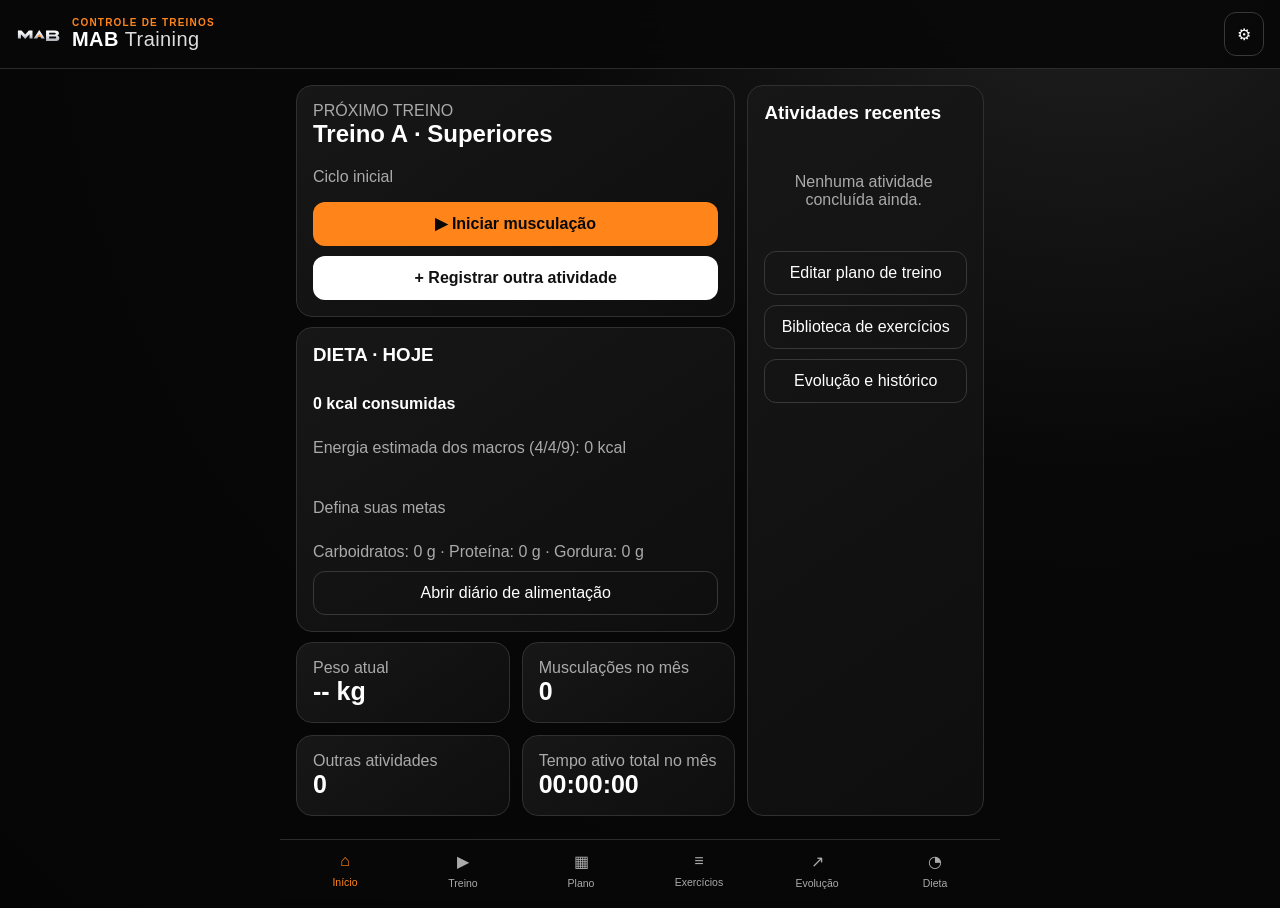
==== index.html @ 8a7964f6 "feat(dieta): exportar diario e resumo em CSV Co-authored-by: Copilot <223556219+Copilot@users.norepl" ====
<!doctype html>
<html lang="pt-BR">
<head>
  <meta charset="utf-8">
  <meta name="viewport" content="width=device-width,initial-scale=1,viewport-fit=cover">
  <meta name="theme-color" content="#080808">
  <meta name="apple-mobile-web-app-capable" content="yes">
  <meta name="apple-mobile-web-app-status-bar-style" content="black-translucent">
  <meta name="apple-mobile-web-app-title" content="MAB Training">
  <link rel="manifest" href="manifest.webmanifest">
  <link rel="apple-touch-icon" href="apple-touch-icon.png">
  <link rel="icon" href="mab-icon.svg" type="image/svg+xml">
  <link rel="stylesheet" href="styles.css?v=4.9.0">
  <link rel="stylesheet" href="mab-brand-v301.css?v=4.9.0">
  <title>MAB Training</title>
</head>
<body>
  <header class="topbar">
    <div><small>CONTROLE DE TREINOS</small><h1>MAB Training</h1></div>
    <button id="settingsBtn" class="icon-btn" aria-label="Configurações e dados">⚙</button>
  </header>
  <main id="app" tabindex="-1"></main>
  <nav class="bottom-nav" aria-label="Navegação principal">
    <button data-route="dashboard">⌂<span>Início</span></button>
    <button data-route="workout">▶<span>Treino</span></button>
    <button data-route="plan">▦<span>Plano</span></button>
    <button data-route="exercises">≡<span>Exercícios</span></button>
    <button data-route="evolution">↗<span>Evolução</span></button>
    <button data-route="diet">◔<span>Dieta</span></button>
  </nav>
  <dialog id="modal"><div id="modalContent"></div></dialog>
  <div id="toast" role="status" aria-live="polite"></div>
  <input id="importInput" type="file" accept="application/json,.json" hidden>
  <input id="importPersonalInput" type="file" accept="application/json,.json,text/plain,.txt" hidden>
  <input id="importExercisesTxtInput" type="file" accept="text/plain,.txt" hidden>
  <script type="module" src="app.js?v=4.9.0"></script>
  <script src="proximo-treino-v282.js?v=4.9.0" defer></script>
  <script src="mab-stability-v304.js?v=4.9.0"></script>
  <script type="module" src="mab-treino-v303.js?v=4.9.0"></script>
  <script type="module" src="mab-list-sync-v305.js?v=4.9.0"></script>
  <script src="mab-brand-v301.js?v=4.9.0" defer></script>
  <script src="mab-release-v305.js?v=4.9.0" defer></script>
  <script type="module" src="mab-v306.js?v=4.9.0"></script>
  <script type="module" src="mab-live-v400.js?v=4.9.0"></script>
</body>
</html>
---- styles.css ----
:root{--bg:#080808;--card:#171717;--card2:#232323;--text:#fff;--muted:#aaa;--line:#383838;--orange:#f58220;--orange2:#ffad70;--danger:#d84a4a;--safe-top:env(safe-area-inset-top,0px);--safe-bottom:env(safe-area-inset-bottom,0px)}
*{box-sizing:border-box}html{background:var(--bg);color:var(--text);font-family:-apple-system,BlinkMacSystemFont,"Segoe UI",sans-serif;overflow-x:hidden}body{margin:0;background:var(--bg);min-height:100dvh;overflow-x:hidden}.topbar{position:sticky;top:0;z-index:10;display:flex;justify-content:space-between;align-items:center;padding:calc(12px + var(--safe-top)) 16px 12px;background:rgba(8,8,8,.95);border-bottom:1px solid var(--line)}h1{font-size:21px;margin:2px 0}.topbar small{color:var(--orange);font-weight:800;letter-spacing:.1em}button,input,select,textarea{font:inherit}button{min-height:44px}.icon-btn,.ghost{color:#fff;background:transparent;border:1px solid var(--line);border-radius:12px;padding:8px 12px}.primary{background:var(--orange);color:#111;border:0;border-radius:12px;padding:12px 16px;font-weight:800}.secondary{background:#fff;color:#111;border:0;border-radius:12px;padding:12px 16px;font-weight:700}.danger{background:var(--danger);color:#fff;border:0;border-radius:12px;padding:12px}.bottom-nav{position:fixed;left:0;right:0;bottom:0;z-index:10;display:grid;grid-template-columns:repeat(5,1fr);padding:8px 6px calc(8px + var(--safe-bottom));background:#0d0d0d;border-top:1px solid var(--line)}.bottom-nav button{background:transparent;color:var(--muted);border:0;display:grid;gap:3px;place-items:center}.bottom-nav span{font-size:11px}.bottom-nav button.active{color:var(--orange)}main{max-width:720px;width:100%;margin:auto;padding:16px 16px calc(92px + var(--safe-bottom));overflow-x:hidden}.grid{display:grid;gap:12px;min-width:0}.grid.two{grid-template-columns:repeat(2,minmax(0,1fr))}.card{background:var(--card);border:1px solid var(--line);border-radius:16px;padding:16px;min-width:0;max-width:100%;overflow:hidden}#activityChart,#bodyChart{min-width:0;max-width:100%}.card h2,.card h3{margin-top:0}.metric strong{font-size:25px;display:block}.muted{color:var(--muted)}.orange{color:var(--orange)}.row{display:flex;align-items:center;justify-content:space-between;gap:10px;min-width:0}.stack{display:grid;gap:10px;min-width:0}.field{display:grid;gap:6px;min-width:0}.field input,.field select,.field textarea{width:100%;max-width:100%;color:#fff;background:#0e0e0e;border:1px solid var(--line);border-radius:10px;padding:12px}.chips{display:flex;gap:8px;overflow:auto;max-width:100%}.chip{white-space:nowrap;background:var(--card2);color:#fff;border:1px solid var(--line);border-radius:999px;padding:8px 14px}.chip.active{background:var(--orange);color:#111;border-color:var(--orange)}.progress{height:8px;background:#333;border-radius:99px;overflow:hidden}.progress i{display:block;height:100%;background:var(--orange)}.exercise-item{display:grid;grid-template-columns:1fr auto;align-items:center;gap:8px;padding:12px 0;border-bottom:1px solid var(--line)}.set-row{display:grid;grid-template-columns:32px 1fr 1fr 1fr 46px;gap:7px;align-items:end}.set-row input{width:100%;min-width:0;padding:10px;background:#0e0e0e;color:#fff;border:1px solid var(--line);border-radius:9px}.set-row label{font-size:11px;color:var(--muted)}.set-row button.done{background:var(--orange);color:#111;border:0;border-radius:9px}.timer{font-size:42px;font-variant-numeric:tabular-nums;font-weight:900}.chart{height:150px;display:flex;align-items:end;gap:8px;padding-top:15px}.bar{flex:1;background:linear-gradient(var(--orange),#8b3e00);border-radius:7px 7px 0 0;min-height:5px}.empty{padding:30px;text-align:center;color:var(--muted)}dialog{width:min(94vw,560px);max-width:calc(100vw - 20px);max-height:88dvh;overflow-y:auto;overflow-x:hidden;background:#111;color:#fff;border:1px solid var(--line);border-radius:18px;padding:0;box-sizing:border-box}dialog::backdrop{background:#000b}#modalContent{padding:16px;box-sizing:border-box;max-width:100%;overflow-x:hidden}#toast{position:fixed;left:50%;bottom:calc(86px + var(--safe-bottom));transform:translateX(-50%);padding:10px 16px;border-radius:99px;background:#fff;color:#111;opacity:0;pointer-events:none;transition:.2s;z-index:30}#toast.show{opacity:1}@media(min-width:700px){.dashboard-layout{grid-template-columns:1.3fr .7fr}.bottom-nav{left:50%;width:720px;transform:translateX(-50%)}}
.recent-activities-list{max-height:290px;overflow-y:auto;-webkit-overflow-scrolling:touch;padding-right:4px}
.bottom-nav{grid-template-columns:repeat(6,minmax(0,1fr))}
.bottom-nav button{min-width:0;min-height:44px;padding:2px}
.bottom-nav span{font-size:10.5px;white-space:nowrap}
#dietView .row{flex-wrap:wrap}
#dietView h2{font-size:20px}
#dietView input,.diet-dialog input,.diet-dialog select{font-size:16px}
.diet-dialog{padding-bottom:var(--safe-bottom)}
.diet-food-row{padding:12px 0;border-bottom:1px solid var(--line);overflow-wrap:anywhere}
.diet-pie{display:flex;align-items:center;gap:14px;flex-wrap:wrap}
.diet-pie svg{width:110px;height:110px;flex-shrink:0}
.barcode-scanner{width:100vw;max-width:none;height:100dvh;max-height:none;margin:0;border:0;border-radius:0;padding:calc(16px + var(--safe-top)) 16px calc(16px + var(--safe-bottom));background:#080808}
.barcode-scanner [hidden]{display:none!important}
.barcode-scanner video{display:block;width:100%;max-height:55dvh;object-fit:cover;border:1px solid var(--orange);border-radius:16px;background:#111}
.barcode-scanner h2{font-size:20px;margin:0}
.barcode-scanner input{font-size:16px}
.barcode-scanner::backdrop{background:#080808}
.recent-activities-list::-webkit-scrollbar{width:4px}
.recent-activities-list::-webkit-scrollbar-thumb{background:#383838;border-radius:4px}
.grid.two > * { min-width: 0; }
.field input[type="date"] { min-width: 0; width: 100%; box-sizing: border-box; }
.mab-video-badge{display:inline-flex;align-items:center;gap:4px;color:#ff851b;background:rgba(255,133,27,.12);border:1px solid rgba(255,133,27,.35);border-radius:999px;padding:4px 10px;font-size:11px;font-weight:700;text-decoration:none;letter-spacing:.02em;touch-action:manipulation;white-space:nowrap;transition:background .15s,border-color .15s}
.mab-video-badge:hover,.mab-video-badge:active{background:rgba(255,133,27,.22);border-color:#ff851b;color:#ff851b}
.mab-muscle-chips{display:flex;flex-wrap:wrap;gap:6px;margin-top:6px}
.mab-muscle-chip{background:var(--card2);color:#fff;border:1px solid var(--line);border-radius:999px;padding:6px 12px;font-size:12px;cursor:pointer;touch-action:manipulation;transition:all .15s;user-select:none}
.mab-muscle-chip.active{background:#ff851b;color:#080808;border-color:#ff851b;font-weight:700}
.diet-meal-heading{align-items:center}
.diet-meal-heading h3{margin:0 0 5px}
.diet-meal-toggle{flex:0 0 48px;min-width:48px;padding:8px;font-size:23px}
#dietView .diet-meal-content[hidden]{display:none}
.diet-search-result{display:grid;gap:6px;padding:12px;border:1px solid var(--line);border-radius:12px;background:var(--card2);overflow-wrap:anywhere}
.diet-search-result button{min-height:44px}
.diet-search-result .row{flex-wrap:wrap;justify-content:flex-start}
.diet-dialog button:disabled{opacity:.5}
.diet-export-link{display:grid;place-items:center;min-height:44px;text-align:center;text-decoration:none}
.diet-daily-details .water-log-row{flex-wrap:wrap}
.water-presets button{min-height:48px}
.diet-wellbeing>summary,.diet-activity-item>summary{cursor:pointer;font-weight:700}
.diet-rating-field{min-width:0;margin:0;padding:10px;border:1px solid #333;border-radius:10px}
.diet-rating-field legend{padding:0 4px;font-size:13px;font-weight:700}
.diet-rating-scale{display:grid;grid-template-columns:repeat(5,minmax(0,1fr));gap:6px}
.diet-rating-scale label{display:flex;align-items:center;justify-content:center;gap:5px;min-height:42px;border:1px solid #444;border-radius:8px;background:#101010}
.diet-rating-scale input{accent-color:#f58220}
.diet-rating-ends{margin-top:5px;font-size:11px}
.diet-tolerance-options{display:flex;flex-wrap:wrap;gap:6px;margin-top:8px}
.diet-tolerance-options button{flex:1 1 140px;min-height:42px;text-align:left;white-space:normal}
.diet-tolerance-options button.active{border-color:#f58220;background:rgba(245,130,32,.14);color:#ffbf80}
.diet-meal-tolerance{display:grid;gap:4px;padding-top:8px;border-top:1px solid #333}
.diet-activity-item{padding:10px 0;border-bottom:1px solid #333}
.diet-activity-item:last-child{border-bottom:0}
.diet-session-wellbeing{padding:10px 0}
@media(max-width:380px){.diet-tolerance-options button{flex-basis:100%}.diet-activity-item .row{flex-wrap:wrap}}
.mab-add-group-chip{border-style:dashed;border-color:#ff851b;color:#ff851b;background:rgba(255,133,27,.08);font-weight:600}
.mab-add-group-chip:hover,.mab-add-group-chip:active{background:rgba(255,133,27,.18)}
.plan-exercise-item{display:flex;flex-direction:column;gap:10px;padding:14px 0;border-bottom:1px solid var(--line)}
.plan-exercise-main{display:flex;flex-direction:column;gap:5px;width:100%}
.plan-exercise-title{font-size:15px;font-weight:700;color:#fff;line-height:1.35;word-break:normal}
.plan-exercise-meta{display:flex;align-items:center;gap:6px;flex-wrap:wrap;font-size:12px}
.plan-meta-badge{display:inline-flex;align-items:center;background:rgba(255,255,255,.07);border:1px solid #333;border-radius:6px;padding:3px 8px;font-size:11px;font-weight:600;color:#ddd}
.plan-meta-badge.orange{background:rgba(255,133,27,.12);border-color:rgba(255,133,27,.35);color:#ff851b;font-weight:700}
.plan-exercise-actions{display:flex;align-items:center;justify-content:space-between;gap:8px}
.plan-order-group,.plan-control-group{display:flex;align-items:center;gap:6px}
.icon-sm{padding:6px 12px;min-height:36px;font-weight:700;font-size:14px}
.btn-sm{padding:6px 14px;min-height:36px;font-size:12px}
@media(min-width:600px){
  .plan-exercise-item{flex-direction:row;justify-content:space-between;align-items:center}
  .plan-exercise-actions{margin-top:0}
}
.export-ex-item{display:flex;align-items:flex-start;gap:10px;padding:10px;border-radius:10px;background:#141414;border:1px solid #282828;cursor:pointer;touch-action:manipulation;transition:background .15s}
.export-ex-item:hover{background:#1c1c1c}
.plan-groups-grid{display:grid;grid-template-columns:repeat(4,1fr);gap:6px;width:100%;box-sizing:border-box}
.plan-group-btn{background:var(--card2);color:#fff;border:1px solid var(--line);border-radius:10px;padding:8px 2px;font-size:11px;font-weight:700;text-align:center;touch-action:manipulation;cursor:pointer;white-space:nowrap;min-height:38px;display:flex;align-items:center;justify-content:center;transition:all .15s}
.plan-group-btn.active{background:var(--orange);color:#080808;border-color:var(--orange)}
@media(min-width:600px){
  .plan-groups-grid{grid-template-columns:repeat(7,1fr)}
}
.export-ex-item input[type="checkbox"]{width:18px;height:18px;margin-top:2px;accent-color:#ff851b;flex-shrink:0}
.mab-detail-actions{display:grid;grid-template-columns:minmax(0,1fr) minmax(0,2.2fr) minmax(0,1fr);gap:8px;margin-top:12px}
.mab-detail-actions button{min-width:0;padding:10px 6px;font-size:12px;line-height:1.3}
.mab-detail-actions button:disabled,.mab-share-panel button:disabled{opacity:.55;cursor:wait}
.mab-share-panel h2,.mab-share-panel p{margin:0}
.mab-share-preview{display:block;width:100%;max-height:50dvh;object-fit:contain;background:#080808;border:1px solid var(--line);border-radius:12px}
.mab-share-help{font-size:12px;line-height:1.5;overflow-wrap:anywhere}
#mabDetailShareStatus:empty{display:none}
---- mab-brand-v301.css ----
:root{--mab-orange:#ff851b;--mab-black:#080808;--mab-graphite:#1a1a1a;--mab-white:#fff}
body{background:radial-gradient(circle at 85% -10%,#222 0,#080808 38%,#050505 100%);color:var(--mab-white)}
.topbar{background:rgba(8,8,8,.92);backdrop-filter:blur(18px);border-bottom:1px solid #2b2b2b}
.topbar>div{display:grid;grid-template-columns:46px auto;column-gap:10px;align-items:center}
.topbar>div:before{content:"";grid-row:1/3;width:46px;height:32px;background:url('./mab-logo.svg?v=3.0.1') center/contain no-repeat}
.topbar small{color:var(--mab-orange);font-size:10px;letter-spacing:.12em}
.topbar h1{font-size:20px;letter-spacing:.02em;margin:0}.topbar h1 strong{font-weight:800}.topbar h1 span{font-weight:400;color:#ddd}
.primary,.done{background:var(--mab-orange)!important;color:#080808!important}.orange{color:var(--mab-orange)!important}
.card{border-color:#303030;background:linear-gradient(145deg,#171717,#0e0e0e)}
.bottom-nav{background:rgba(8,8,8,.96);border-top-color:#2b2b2b}.bottom-nav button.active{color:var(--mab-orange)}
#mabBrandSplash{position:fixed;inset:0;z-index:20000;background:radial-gradient(circle at 50% 35%,#252525,#080808 58%,#030303);display:grid;place-items:center;transition:opacity .45s ease}
#mabBrandSplash.hide{opacity:0;pointer-events:none}.mab-splash-inner{text-align:center;padding:32px}.mab-splash-inner img{width:min(76vw,420px)}.mab-splash-tagline{margin-top:22px;color:#ddd;letter-spacing:.22em;font-size:11px}.mab-splash-line{width:82px;height:3px;background:var(--mab-orange);margin:28px auto 0;border-radius:9px}.mab-version-badge{display:inline-block;margin-top:10px;color:#777;font-size:11px;letter-spacing:.12em}
/* v3.0.2 - Sobre e avisos de descanso */
.mab-settings-extra{display:grid;gap:10px;padding:14px 0;border-top:1px solid #2d2d2d;border-bottom:1px solid #2d2d2d;margin:4px 0 6px}
.mab-settings-title{font-size:.75rem;letter-spacing:.12em;color:#ff851b}
.mab-toggle-row{display:flex;align-items:center;justify-content:space-between;gap:18px;padding:10px 0;color:#fff}
.mab-toggle-row input{width:22px;height:22px;accent-color:#ff851b}
.mab-about-panel{max-height:min(78vh,720px);overflow:auto;padding-right:2px}
.mab-about-version{display:grid;gap:4px;padding:16px;border:1px solid #333;border-radius:14px;background:#101010}
.mab-about-version strong{font-size:1.25rem;color:#fff}.mab-about-version span{font-size:.72rem;letter-spacing:.12em;color:#ff851b}
.mab-about-card ul{margin:8px 0 0;padding-left:20px}.mab-about-card li{margin:7px 0}.mab-about-card p{line-height:1.45;color:#ddd}.mab-about-card strong{color:#fff}
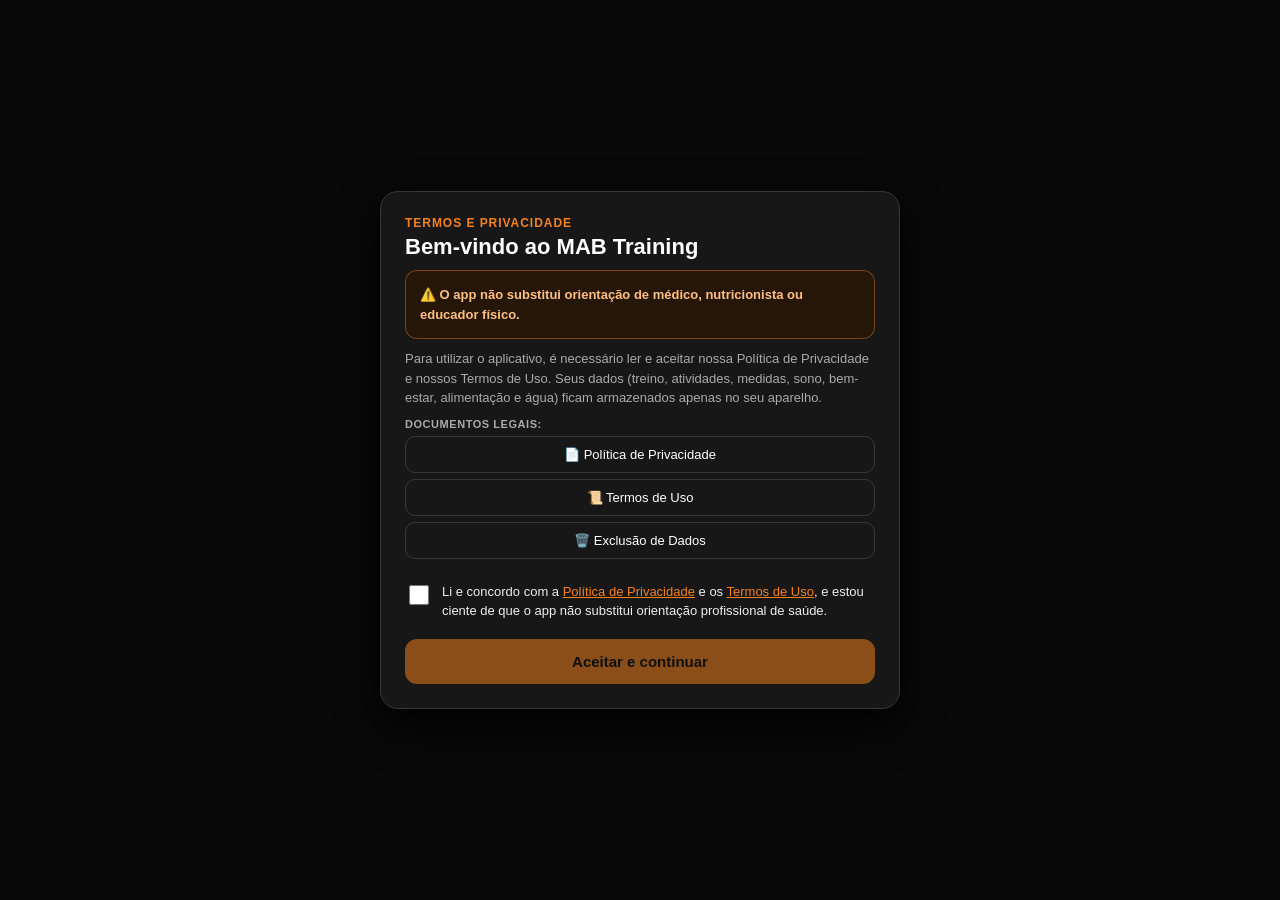
==== commit b4fb8a08: "feat: pronto para loja Co-authored-by: Copilot <223556219+Copilot@users.noreply.github.com>" ====
--- a/index.html
+++ b/index.html
@@ -10,8 +10,8 @@
   <link rel="manifest" href="manifest.webmanifest">
   <link rel="apple-touch-icon" href="apple-touch-icon.png">
   <link rel="icon" href="mab-icon.svg" type="image/svg+xml">
-  <link rel="stylesheet" href="styles.css?v=4.9.0">
-  <link rel="stylesheet" href="mab-brand-v301.css?v=4.9.0">
+  <link rel="stylesheet" href="styles.css?v=0.2.0">
+  <link rel="stylesheet" href="mab-brand-v301.css?v=0.2.0">
   <title>MAB Training</title>
 </head>
 <body>
@@ -33,14 +33,14 @@
   <input id="importInput" type="file" accept="application/json,.json" hidden>
   <input id="importPersonalInput" type="file" accept="application/json,.json,text/plain,.txt" hidden>
   <input id="importExercisesTxtInput" type="file" accept="text/plain,.txt" hidden>
-  <script type="module" src="app.js?v=4.9.0"></script>
-  <script src="proximo-treino-v282.js?v=4.9.0" defer></script>
-  <script src="mab-stability-v304.js?v=4.9.0"></script>
-  <script type="module" src="mab-treino-v303.js?v=4.9.0"></script>
-  <script type="module" src="mab-list-sync-v305.js?v=4.9.0"></script>
-  <script src="mab-brand-v301.js?v=4.9.0" defer></script>
-  <script src="mab-release-v305.js?v=4.9.0" defer></script>
-  <script type="module" src="mab-v306.js?v=4.9.0"></script>
-  <script type="module" src="mab-live-v400.js?v=4.9.0"></script>
+  <script type="module" src="app.js?v=0.2.0"></script>
+  <script src="proximo-treino-v282.js?v=0.2.0" defer></script>
+  <script src="mab-stability-v304.js?v=0.2.0"></script>
+  <script type="module" src="mab-treino-v303.js?v=0.2.0"></script>
+  <script type="module" src="mab-list-sync-v305.js?v=0.2.0"></script>
+  <script src="mab-brand-v301.js?v=0.2.0" defer></script>
+  <script src="mab-release-v305.js?v=0.2.0" defer></script>
+  <script type="module" src="mab-v306.js?v=0.2.0"></script>
+  <script type="module" src="mab-live-v400.js?v=0.2.0"></script>
 </body>
 </html>
--- a/styles.css
+++ b/styles.css
@@ -1,6 +1,13 @@
 :root{--bg:#080808;--card:#171717;--card2:#232323;--text:#fff;--muted:#aaa;--line:#383838;--orange:#f58220;--orange2:#ffad70;--danger:#d84a4a;--safe-top:env(safe-area-inset-top,0px);--safe-bottom:env(safe-area-inset-bottom,0px)}
 *{box-sizing:border-box}html{background:var(--bg);color:var(--text);font-family:-apple-system,BlinkMacSystemFont,"Segoe UI",sans-serif;overflow-x:hidden}body{margin:0;background:var(--bg);min-height:100dvh;overflow-x:hidden}.topbar{position:sticky;top:0;z-index:10;display:flex;justify-content:space-between;align-items:center;padding:calc(12px + var(--safe-top)) 16px 12px;background:rgba(8,8,8,.95);border-bottom:1px solid var(--line)}h1{font-size:21px;margin:2px 0}.topbar small{color:var(--orange);font-weight:800;letter-spacing:.1em}button,input,select,textarea{font:inherit}button{min-height:44px}.icon-btn,.ghost{color:#fff;background:transparent;border:1px solid var(--line);border-radius:12px;padding:8px 12px}.primary{background:var(--orange);color:#111;border:0;border-radius:12px;padding:12px 16px;font-weight:800}.secondary{background:#fff;color:#111;border:0;border-radius:12px;padding:12px 16px;font-weight:700}.danger{background:var(--danger);color:#fff;border:0;border-radius:12px;padding:12px}.bottom-nav{position:fixed;left:0;right:0;bottom:0;z-index:10;display:grid;grid-template-columns:repeat(5,1fr);padding:8px 6px calc(8px + var(--safe-bottom));background:#0d0d0d;border-top:1px solid var(--line)}.bottom-nav button{background:transparent;color:var(--muted);border:0;display:grid;gap:3px;place-items:center}.bottom-nav span{font-size:11px}.bottom-nav button.active{color:var(--orange)}main{max-width:720px;width:100%;margin:auto;padding:16px 16px calc(92px + var(--safe-bottom));overflow-x:hidden}.grid{display:grid;gap:12px;min-width:0}.grid.two{grid-template-columns:repeat(2,minmax(0,1fr))}.card{background:var(--card);border:1px solid var(--line);border-radius:16px;padding:16px;min-width:0;max-width:100%;overflow:hidden}#activityChart,#bodyChart{min-width:0;max-width:100%}.card h2,.card h3{margin-top:0}.metric strong{font-size:25px;display:block}.muted{color:var(--muted)}.orange{color:var(--orange)}.row{display:flex;align-items:center;justify-content:space-between;gap:10px;min-width:0}.stack{display:grid;gap:10px;min-width:0}.field{display:grid;gap:6px;min-width:0}.field input,.field select,.field textarea{width:100%;max-width:100%;color:#fff;background:#0e0e0e;border:1px solid var(--line);border-radius:10px;padding:12px}.chips{display:flex;gap:8px;overflow:auto;max-width:100%}.chip{white-space:nowrap;background:var(--card2);color:#fff;border:1px solid var(--line);border-radius:999px;padding:8px 14px}.chip.active{background:var(--orange);color:#111;border-color:var(--orange)}.progress{height:8px;background:#333;border-radius:99px;overflow:hidden}.progress i{display:block;height:100%;background:var(--orange)}.exercise-item{display:grid;grid-template-columns:1fr auto;align-items:center;gap:8px;padding:12px 0;border-bottom:1px solid var(--line)}.set-row{display:grid;grid-template-columns:32px 1fr 1fr 1fr 46px;gap:7px;align-items:end}.set-row input{width:100%;min-width:0;padding:10px;background:#0e0e0e;color:#fff;border:1px solid var(--line);border-radius:9px}.set-row label{font-size:11px;color:var(--muted)}.set-row button.done{background:var(--orange);color:#111;border:0;border-radius:9px}.timer{font-size:42px;font-variant-numeric:tabular-nums;font-weight:900}.chart{height:150px;display:flex;align-items:end;gap:8px;padding-top:15px}.bar{flex:1;background:linear-gradient(var(--orange),#8b3e00);border-radius:7px 7px 0 0;min-height:5px}.empty{padding:30px;text-align:center;color:var(--muted)}dialog{width:min(94vw,560px);max-width:calc(100vw - 20px);max-height:88dvh;overflow-y:auto;overflow-x:hidden;background:#111;color:#fff;border:1px solid var(--line);border-radius:18px;padding:0;box-sizing:border-box}dialog::backdrop{background:#000b}#modalContent{padding:16px;box-sizing:border-box;max-width:100%;overflow-x:hidden}#toast{position:fixed;left:50%;bottom:calc(86px + var(--safe-bottom));transform:translateX(-50%);padding:10px 16px;border-radius:99px;background:#fff;color:#111;opacity:0;pointer-events:none;transition:.2s;z-index:30}#toast.show{opacity:1}@media(min-width:700px){.dashboard-layout{grid-template-columns:1.3fr .7fr}.bottom-nav{left:50%;width:720px;transform:translateX(-50%)}}
 .recent-activities-list{max-height:290px;overflow-y:auto;-webkit-overflow-scrolling:touch;padding-right:4px}
+.body-history-hint{margin:0 0 8px;font-size:.85rem}
+.body-history-list{overflow-y:auto;scrollbar-gutter:stable;padding-right:4px}
+.body-history-list:focus-visible{outline:2px solid var(--orange);outline-offset:2px}
+.workout-header{display:flex;align-items:center;justify-content:space-between;gap:10px;flex-wrap:wrap}
+.workout-header-actions{display:flex;gap:8px;flex-wrap:wrap}
+.workout-controls{margin:0;padding:0;border:0;min-width:0}
+.workout-controls:disabled{opacity:.65}
 .bottom-nav{grid-template-columns:repeat(6,minmax(0,1fr))}
 .bottom-nav button{min-width:0;min-height:44px;padding:2px}
 .bottom-nav span{font-size:10.5px;white-space:nowrap}
@@ -28,11 +35,17 @@
 .mab-muscle-chip.active{background:#ff851b;color:#080808;border-color:#ff851b;font-weight:700}
 .diet-meal-heading{align-items:center}
 .diet-meal-heading h3{margin:0 0 5px}
-.diet-meal-toggle{flex:0 0 48px;min-width:48px;padding:8px;font-size:23px}
+.diet-meal-toggle{flex:0 0 44px;width:44px;height:44px;display:grid;place-items:center;padding:0;border:8px solid transparent;border-radius:50%;background:var(--card2) padding-box;color:var(--orange);font-size:18px;font-weight:700;line-height:1}
+.diet-meal-toggle:focus-visible{outline:2px solid var(--orange);outline-offset:-4px}
 #dietView .diet-meal-content[hidden]{display:none}
 .diet-search-result{display:grid;gap:6px;padding:12px;border:1px solid var(--line);border-radius:12px;background:var(--card2);overflow-wrap:anywhere}
 .diet-search-result button{min-height:44px}
-.diet-search-result .row{flex-wrap:wrap;justify-content:flex-start}
+.diet-food-list{--food-row-height:56px;max-height:calc(5 * var(--food-row-height));margin:0;padding:0;list-style:none;overflow-y:auto}
+.diet-food-list-item{height:var(--food-row-height);display:flex;align-items:center;gap:4px;padding:0 4px;box-shadow:inset 0 -1px var(--line)}
+.diet-food-list-name{flex:1;min-width:0}
+.diet-food-list-name>*{display:block;white-space:nowrap;overflow:hidden;text-overflow:ellipsis}
+.diet-food-list-item button{flex:none;min-height:44px;padding:4px;font-size:.75rem;white-space:nowrap}
+.diet-food-list-item button[aria-pressed="true"]{color:var(--orange)}
 .diet-dialog button:disabled{opacity:.5}
 .diet-export-link{display:grid;place-items:center;min-height:44px;text-align:center;text-decoration:none}
 .diet-daily-details .water-log-row{flex-wrap:wrap}
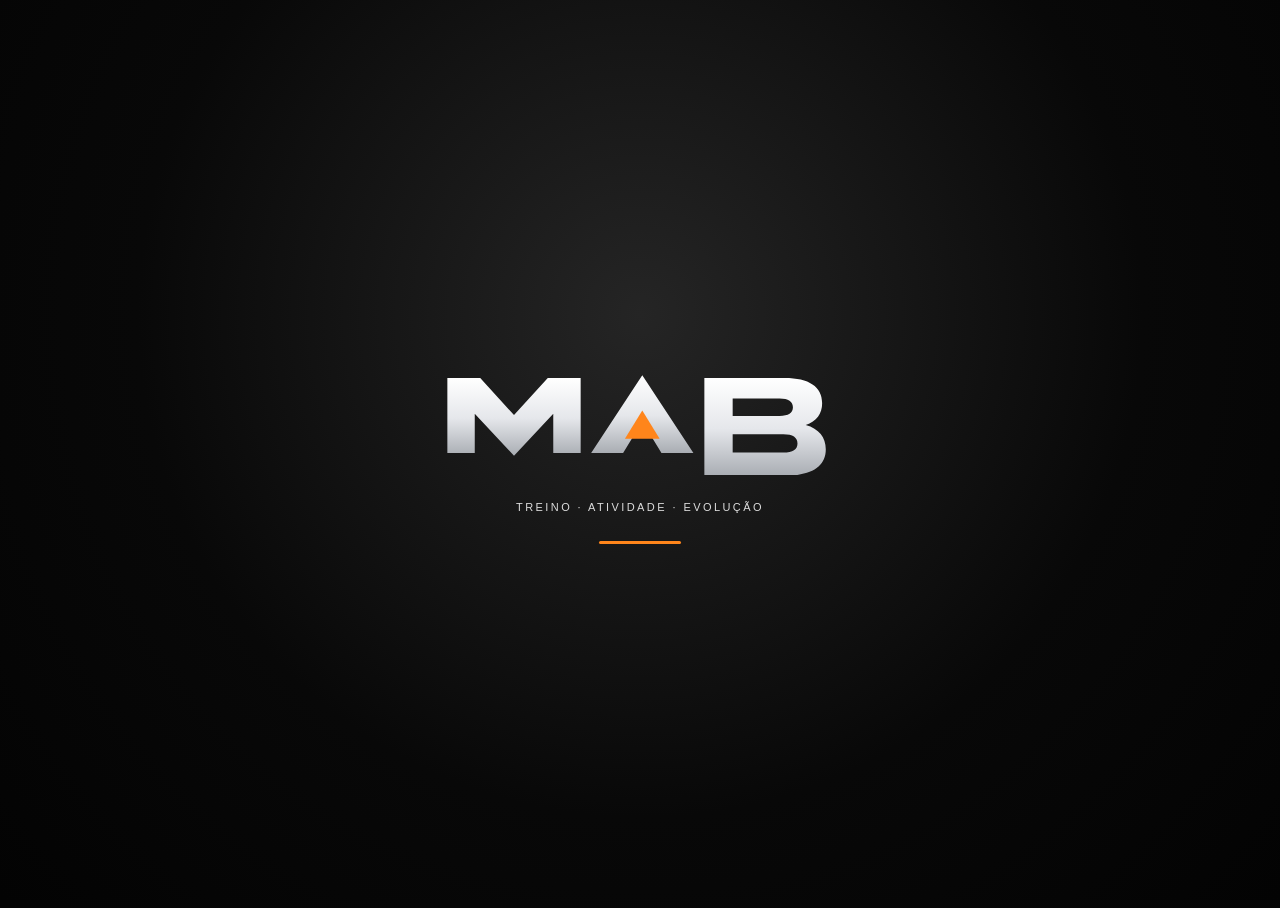
==== commit 1b528843: "Revert "feat: pronto para loja" Reverte o commit b4fb8a0 para restaurar a versão anterior à atualiza" ====
--- a/index.html
+++ b/index.html
@@ -10,8 +10,8 @@
   <link rel="manifest" href="manifest.webmanifest">
   <link rel="apple-touch-icon" href="apple-touch-icon.png">
   <link rel="icon" href="mab-icon.svg" type="image/svg+xml">
-  <link rel="stylesheet" href="styles.css?v=0.2.0">
-  <link rel="stylesheet" href="mab-brand-v301.css?v=0.2.0">
+  <link rel="stylesheet" href="styles.css?v=4.11.0">
+  <link rel="stylesheet" href="mab-brand-v301.css?v=4.9.0">
   <title>MAB Training</title>
 </head>
 <body>
@@ -33,14 +33,14 @@
   <input id="importInput" type="file" accept="application/json,.json" hidden>
   <input id="importPersonalInput" type="file" accept="application/json,.json,text/plain,.txt" hidden>
   <input id="importExercisesTxtInput" type="file" accept="text/plain,.txt" hidden>
-  <script type="module" src="app.js?v=0.2.0"></script>
-  <script src="proximo-treino-v282.js?v=0.2.0" defer></script>
-  <script src="mab-stability-v304.js?v=0.2.0"></script>
-  <script type="module" src="mab-treino-v303.js?v=0.2.0"></script>
-  <script type="module" src="mab-list-sync-v305.js?v=0.2.0"></script>
-  <script src="mab-brand-v301.js?v=0.2.0" defer></script>
-  <script src="mab-release-v305.js?v=0.2.0" defer></script>
-  <script type="module" src="mab-v306.js?v=0.2.0"></script>
-  <script type="module" src="mab-live-v400.js?v=0.2.0"></script>
+  <script type="module" src="app.js?v=4.11.0"></script>
+  <script src="proximo-treino-v282.js?v=4.9.0" defer></script>
+  <script src="mab-stability-v304.js?v=4.9.0"></script>
+  <script type="module" src="mab-treino-v303.js?v=4.11.0"></script>
+  <script type="module" src="mab-list-sync-v305.js?v=4.9.0"></script>
+  <script src="mab-brand-v301.js?v=4.9.0" defer></script>
+  <script src="mab-release-v305.js?v=4.11.0" defer></script>
+  <script type="module" src="mab-v306.js?v=4.11.0"></script>
+  <script type="module" src="mab-live-v400.js?v=4.9.0"></script>
 </body>
 </html>
